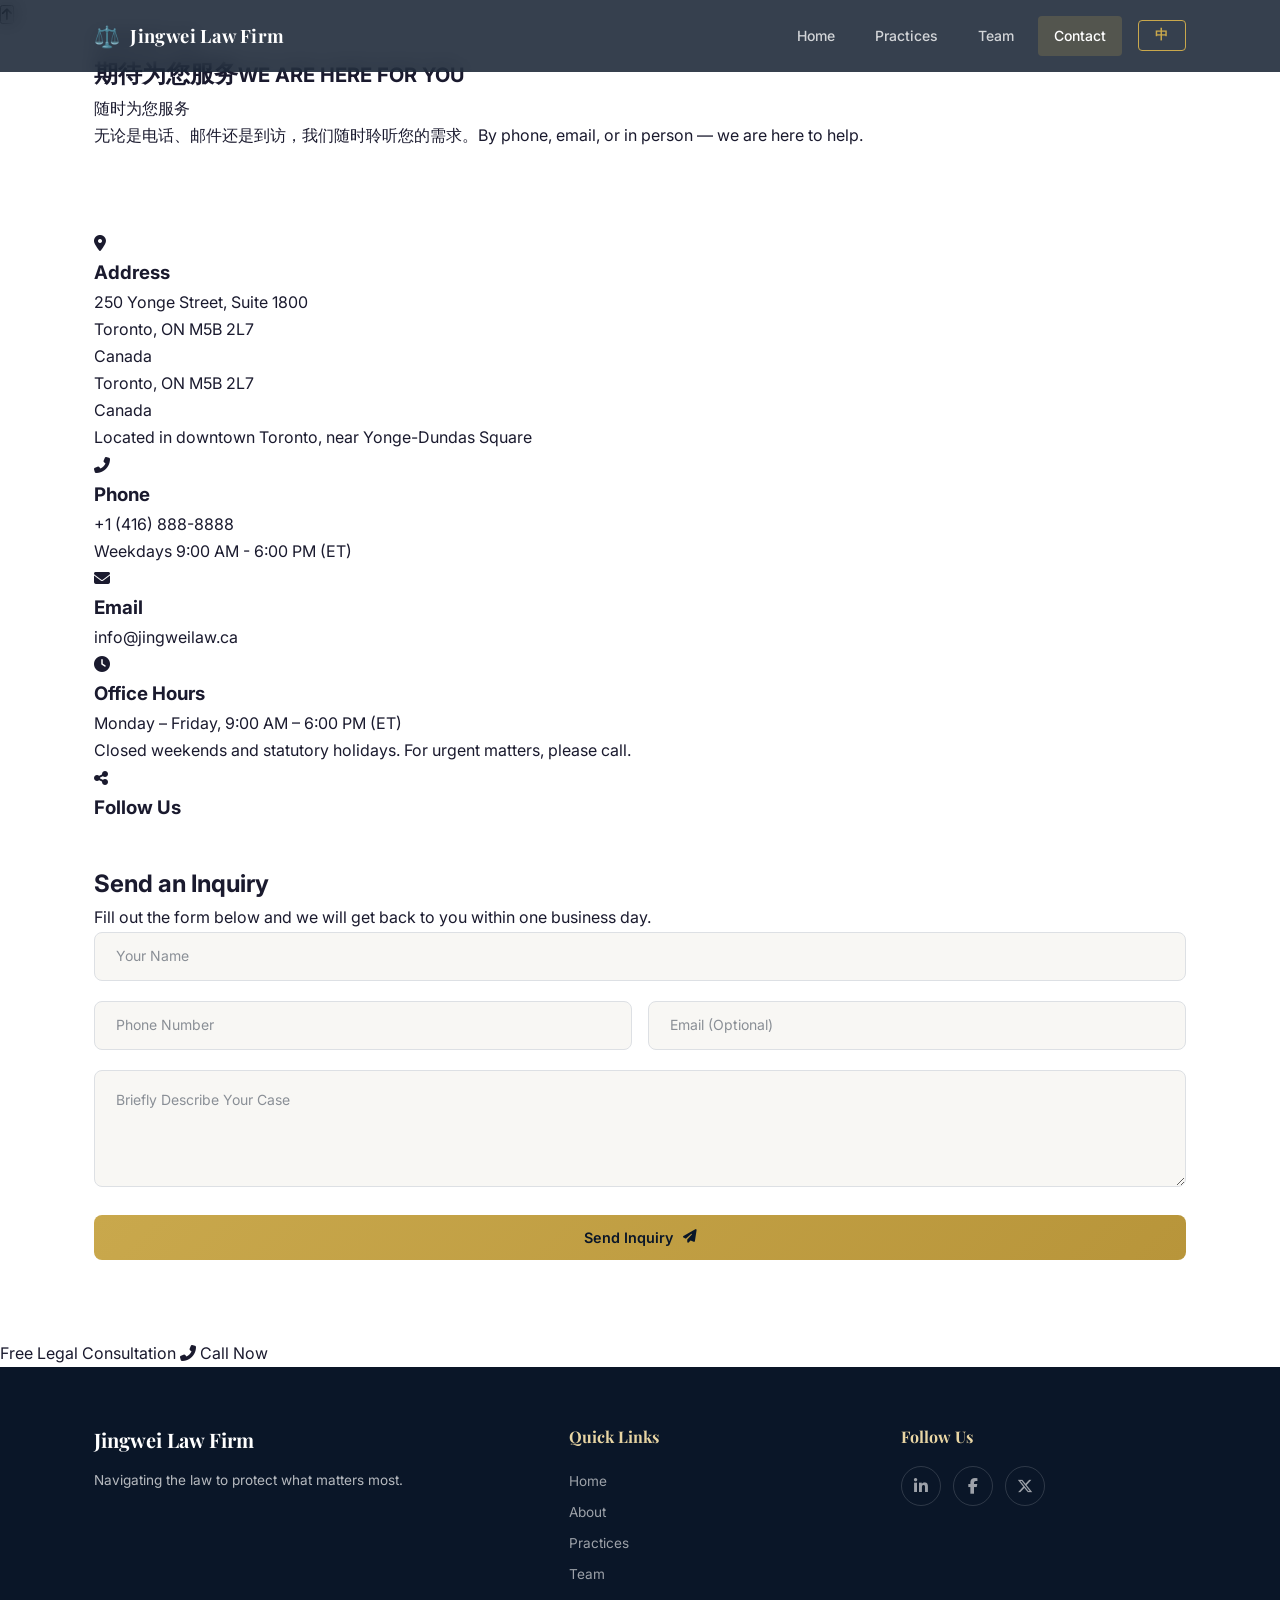
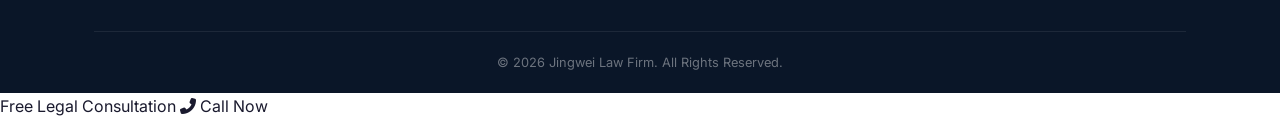
==== contact.html @ c873d4d0 "Initial commit - Jingwei Law Firm demo site" ====
<!DOCTYPE html>
<html lang="en" data-lang="en">
<head>
<meta charset="UTF-8">
<meta name="viewport" content="width=device-width, initial-scale=1.0">
<title>联系我们 | 经纬律师事务所 Jingwei Law Firm</title>
<link rel="preconnect" href="https://fonts.googleapis.com">
<link rel="preconnect" href="https://fonts.gstatic.com" crossorigin>
<link href="https://fonts.googleapis.com/css2?family=Playfair+Display:ital,wght@0,400;0,600;0,700;1,400&family=Inter:wght@300;400;500;600&display=swap" rel="stylesheet">
<link rel="stylesheet" href="https://cdnjs.cloudflare.com/ajax/libs/font-awesome/6.5.1/css/all.min.css">
<link rel="stylesheet" href="css/style.css">
</head>
<body>
<div class="progress-bar" id="progressBar"></div>
<button class="back-to-top" id="backToTop" aria-label="Back to top"><i class="fas fa-arrow-up"></i></button>
<nav class="nav" id="navbar">
  <div class="nav__container">
    <a href="#" class="nav__logo">
      <span class="nav__logo-icon">⚖️</span>
      <span data-cn="经纬律师事务所" data-en="Jingwei Law Firm" class="i18n">Jingwei Law Firm</span>
    </a>
    <div class="nav__menu" id="navMenu">
            <a href="index.html" class="nav__link" data-cn="首页" data-en="Home">Home</a>
      <a href="practices.html" class="nav__link" data-cn="业务领域" data-en="Practices">Practices</a>
      <a href="team.html" class="nav__link" data-cn="团队" data-en="Team">Team</a>
      <a href="contact.html" class="nav__link active" data-cn="联系" data-en="Contact">Contact</a>
      <button class="nav__lang-btn" id="langToggle" aria-label="Switch language">中</button>
    </div>
    <button class="nav__toggle" id="navToggle" aria-label="Toggle navigation menu">
      <span></span><span></span><span></span>
    </button>
  </div>
</nav>
<section class="page-hero" id="contact-hero">
  <div class="page-hero__bg"></div>
  <div class="page-hero__overlay"></div>
  <div class="container">
    <div class="page-hero__content">
      <div class="page-hero__badge" data-cn="CONTACT US" data-en="CONTACT US">CONTACT US</div>
      <h1 class="page-hero__title">期待为您服务<small>WE ARE HERE FOR YOU</small></h1>
      <p class="page-hero__subtitle" data-cn="随时为您服务" data-en="随时为您服务">随时为您服务</p>
      <p class="page-hero__desc i18n" data-cn="无论是电话、邮件还是到访，我们随时聆听您的需求。By phone, email, or in person — we are here to help." data-en="无论是电话、邮件还是到访，我们随时聆听您的需求。By phone, email, or in person — we are here to help.">无论是电话、邮件还是到访，我们随时聆听您的需求。By phone, email, or in person — we are here to help.</p>
    </div>
  </div>
</section>

<section class="section">
  <div class="container">
    <div class="contact-page__grid">
      <div class="contact-page__info">

        <div class="contact-page__card">
          <i class="fas fa-map-marker-alt"></i>
          <div>
            <h3 data-cn="地址" data-en="Address">Address</h3>
            <p data-cn="250 Yonge Street, Suite 1800<br>Toronto, ON M5B 2L7<br>Canada" data-en="250 Yonge Street, Suite 1800<br>Toronto, ON M5B 2L7<br>Canada">250 Yonge Street, Suite 1800<br>Toronto, ON M5B 2L7<br>Canada<br>Toronto, ON M5B 2L7<br>Canada</p>
            <p class="contact-page__note i18n" data-cn="位于多伦多市中心，Yonge-Dundas广场附近" data-en="Located in downtown Toronto, near Yonge-Dundas Square">Located in downtown Toronto, near Yonge-Dundas Square</p>
          </div>
        </div>

        <div class="contact-page__card">
          <i class="fas fa-phone-alt"></i>
          <div>
            <h3 data-cn="电话" data-en="Phone">Phone</h3>
            <p><a href="tel:+14168888888">+1 (416) 888-8888</a></p>
            <p class="contact-page__note i18n" data-cn="工作日 9:00 - 18:00（东部时间）" data-en="Weekdays 9:00 AM - 6:00 PM (ET)">Weekdays 9:00 AM - 6:00 PM (ET)</p>
          </div>
        </div>

        <div class="contact-page__card">
          <i class="fas fa-envelope"></i>
          <div>
            <h3 data-cn="邮箱" data-en="Email">Email</h3>
            <p><a href="mailto:info@jingweilaw.ca">info@jingweilaw.ca</a></p>
          </div>
        </div>

        <div class="contact-page__card">
          <i class="fas fa-clock"></i>
          <div>
            <h3 data-cn="办公时间" data-en="Office Hours">Office Hours</h3>
            <p data-cn="周一至周五 9:00 - 18:00（东部时间）" data-en="Monday – Friday, 9:00 AM – 6:00 PM (ET)">Monday – Friday, 9:00 AM – 6:00 PM (ET)</p>
            <p class="contact-page__note i18n" data-cn="周末及法定假日休息。紧急案件请致电。" data-en="Closed weekends and statutory holidays. For urgent matters, please call.">Closed weekends and statutory holidays. For urgent matters, please call.</p>
          </div>
        </div>

        <div class="contact-page__card contact-page__card-social">
          <i class="fas fa-share-alt"></i>
          <div>
            <h3 data-cn="关注我们" data-en="Follow Us">Follow Us</h3>
            <div class="footer__social-icons">
              <a href="#" aria-label="LinkedIn"><i class="fab fa-linkedin-in"></i></a>
              <a href="#" aria-label="Facebook"><i class="fab fa-facebook-f"></i></a>
              <a href="#" aria-label="X / Twitter"><i class="fab fa-x-twitter"></i></a>
            </div>
          </div>
        </div>

      </div>

      <div class="contact-page__form-wrap" id="contact-form">
        <h2 data-cn="发送咨询" data-en="Send an Inquiry">Send an Inquiry</h2>
        <p class="contact-form__desc i18n" data-cn="填写以下表单，我们将在1个工作日内与您联系。" data-en="Fill out the form below and we will get back to you within one business day.">Fill out the form below and we will get back to you within one business day.</p>
        <form class="contact__form" id="contactFormPage">
          <div class="form__group">
            <input type="text" id="formNamePage" placeholder=" " required>
            <label for="formNamePage" data-cn="您的姓名" data-en="Your Name">Your Name</label>
          </div>
          <div class="form__row">
            <div class="form__group">
              <input type="tel" id="formPhonePage" placeholder=" " required>
              <label for="formPhonePage" data-cn="联系电话" data-en="Phone Number">Phone Number</label>
            </div>
            <div class="form__group">
              <input type="email" id="formEmailPage" placeholder=" ">
              <label for="formEmailPage" data-cn="电子邮箱（选填）" data-en="Email (Optional)">Email (Optional)</label>
            </div>
          </div>
          <div class="form__group">
            <textarea id="formMessagePage" rows="5" placeholder=" " required></textarea>
            <label for="formMessagePage" data-cn="简要描述您的情况" data-en="Briefly Describe Your Case">Briefly Describe Your Case</label>
          </div>
          <button type="submit" class="form__submit">
            <span data-cn="发送咨询" data-en="Send Inquiry">Send Inquiry</span>
            <i class="fas fa-paper-plane"></i>
          </button>
        </form>
      </div>
    </div>
  </div>
</section>
<div class="mobile-cta" id="mobileCTA">
  <span class="mobile-cta__text" data-cn="免费法律咨询" data-en="Free Legal Consultation">Free Legal Consultation</span>
  <a href="tel:+14168888888" class="mobile-cta__btn"><i class="fas fa-phone-alt"></i> <span data-cn="立即拨打" data-en="Call Now">Call Now</span></a>
</div>
<footer class="footer">
  <div class="container">
    <div class="footer__grid">
      <div class="footer__brand">
        <h3><span data-cn="经纬律师事务所" data-en="Jingwei Law Firm">Jingwei Law Firm</span></h3>
        <p class="i18n" data-cn="以法为经纬，守护您的权益。" data-en="Navigating the law to protect what matters most.">Navigating the law to protect what matters most.</p>
      </div>
      <div class="footer__links">
        <h4 data-cn="快速链接" data-en="Quick Links">Quick Links</h4>
        <a href="#hero" data-cn="首页" data-en="Home">Home</a>
        <a href="#about" data-cn="关于" data-en="About">About</a>
        <a href="#practices" data-cn="业务领域" data-en="Practices">Practices</a>
        <a href="#team" data-cn="团队" data-en="Team">Team</a>
      </div>
      <div class="footer__social">
        <h4 data-cn="关注我们" data-en="Follow Us">Follow Us</h4>
        <div class="footer__social-icons">
          <a href="#" aria-label="LinkedIn"><i class="fab fa-linkedin-in"></i></a>
          <a href="#" aria-label="Facebook"><i class="fab fa-facebook-f"></i></a>
          <a href="#" aria-label="X / Twitter"><i class="fab fa-x-twitter"></i></a>
        </div>
      </div>
    </div>
    <div class="footer__bottom">
      <p>&copy; 2026 <span data-cn="经纬律师事务所" data-en="Jingwei Law Firm">Jingwei Law Firm</span>. <span data-cn="版权所有" data-en="All Rights Reserved.">All Rights Reserved.</span></p>
    </div>
  </div>
</footer>

<script src="js/main.js"></script>
<div class="mobile-cta" id="mobileCTA">
  <span class="mobile-cta__text" data-cn="免费法律咨询" data-en="Free Legal Consultation">Free Legal Consultation</span>
  <a href="tel:+14168888888" class="mobile-cta__btn"><i class="fas fa-phone-alt"></i> <span data-cn="立即拨打" data-en="Call Now">Call Now</span></a>
</div>

</body>
<script src="js/main.js"></script>
</html>
---- css/style.css ----
/* ==========================================
   JINGWEI LAW FIRM — 经纬律师事务所
   Deep Blue + Gold Theme
   ========================================== */

/* ----- RESET & BASE ----- */
*, *::before, *::after {
  margin: 0;
  padding: 0;
  box-sizing: border-box;
}

:root {
  --blue-900: #0a1628;
  --blue-800: #0d2137;
  --blue-700: #112b45;
  --blue-600: #1a3a6b;
  --blue-500: #2a5298;
  --blue-400: #3d6cb8;
  --gold: #c9a84c;
  --gold-dark: #b8953a;
  --gold-light: #e8d5a3;
  --gold-glow: rgba(201, 168, 76, 0.15);
  --white: #ffffff;
  --off-white: #f8f7f4;
  --cream: #f5f3ef;
  --gray-100: #eef0f2;
  --gray-200: #dde0e4;
  --gray-400: #8a8f96;
  --gray-600: #4a4f56;
  --gray-800: #1a1a2e;
  --shadow-sm: 0 2px 8px rgba(10,22,40,0.06);
  --shadow-md: 0 4px 24px rgba(10,22,40,0.10);
  --shadow-lg: 0 8px 40px rgba(10,22,40,0.14);
  --shadow-glow: 0 4px 32px rgba(201,168,76,0.25);
  --radius-sm: 4px;
  --radius-md: 8px;
  --radius-lg: 12px;
  --transition: 0.35s cubic-bezier(0.4, 0, 0.2, 1);
  --font-serif: 'Playfair Display', Georgia, 'Times New Roman', serif;
  --font-sans: 'Inter', -apple-system, BlinkMacSystemFont, 'Segoe UI', sans-serif;
  --nav-height: 72px;
}


/* ==========================================
   LANGUAGE TOGGLE — English default
   ========================================== */
html {
  scroll-behavior: smooth;
  -webkit-font-smoothing: antialiased;
}

body {
  font-family: var(--font-sans);
  color: var(--gray-800);
  background: var(--white);
  line-height: 1.7;
  overflow-x: hidden;
}

img {
  max-width: 100%;
  height: auto;
  display: block;
}

a {
  color: inherit;
  text-decoration: none;
}

.container {
  width: 100%;
  max-width: 1140px;
  margin: 0 auto;
  padding: 0 24px;
}

.section {
  padding: 80px 0;
  scroll-margin-top: 80px;
}

.section__header {
  text-align: center;
  margin-bottom: 56px;
}

.section__tag {
  display: inline-block;
  font-size: 0.75rem;
  font-weight: 600;
  letter-spacing: 0.12em;
  text-transform: uppercase;
  color: var(--gray-400);
  margin-bottom: 8px;
}

.section__tag::before,
.section__tag::after {
  display: none;
}

.section__title {
  font-family: var(--font-serif);
  font-size: 2rem;
  font-weight: 700;
  color: var(--blue-800);
  line-height: 1.2;
}

.section__divider {
  width: 32px;
  height: 1px;
  background: var(--gray-400);
  margin: 12px auto 0;
  opacity: 0.4;
}

/* ==========================================
   NAVIGATION
   ========================================== */
.nav {
  position: fixed;
  top: 0;
  left: 0;
  right: 0;
  z-index: 1000;
  height: var(--nav-height);
  transition: var(--transition);
  background: rgba(10,22,40,0.82);
  backdrop-filter: blur(10px);
  -webkit-backdrop-filter: blur(10px);
}

.nav--scrolled {
  background: rgba(10,22,40,0.97);
  box-shadow: 0 2px 20px rgba(0,0,0,0.2);
}

.nav__container {
  max-width: 1140px;
  margin: 0 auto;
  padding: 0 24px;
  height: 100%;
  display: flex;
  align-items: center;
  justify-content: space-between;
}

.nav__logo {
  display: flex;
  align-items: center;
  gap: 10px;
  font-family: var(--font-serif);
  font-size: 1.15rem;
  font-weight: 700;
  color: var(--white);
  letter-spacing: 0.02em;
}

.nav__logo-icon {
  font-size: 1.3rem;
}

.nav__menu {
  display: flex;
  align-items: center;
  gap: 8px;
}

.nav__link {
  padding: 8px 16px;
  font-size: 0.875rem;
  font-weight: 500;
  color: rgba(255,255,255,0.78);
  border-radius: var(--radius-sm);
  transition: var(--transition);
  position: relative;
}

.nav__link:hover {
  color: var(--gold-light);
  background: rgba(255,255,255,0.06);
}

.nav__link.active {
  color: var(--white);
  background: rgba(201,168,76,0.2);
}

.nav__lang-btn {
  background: transparent;
  border: 1.5px solid var(--gold);
  color: var(--gold);
  padding: 6px 16px;
  border-radius: var(--radius-sm);
  font-size: 0.8rem;
  font-weight: 600;
  cursor: pointer;
  transition: var(--transition);
  margin-left: 8px;
  font-family: var(--font-sans);
  letter-spacing: 0.05em;
}

.nav__lang-btn:hover {
  background: var(--gold);
  color: var(--blue-900);
}

.nav__toggle {
  display: none;
  background: none;
  border: none;
  cursor: pointer;
  flex-direction: column;
  gap: 5px;
  padding: 4px;
}

.nav__toggle span {
  display: block;
  width: 24px;
  height: 2px;
  background: var(--white);
  border-radius: 2px;
  transition: var(--transition);
}

/* ==========================================
   HERO
   ========================================== */
.hero {
  position: relative;
  height: 100vh;
  min-height: 600px;
  max-height: 900px;
  display: flex;
  align-items: center;
  justify-content: center;
  overflow: hidden;
  padding-top: var(--nav-height);
}

.hero__bg {
  position: absolute;
  inset: 0;
  background:
    url('https://images.unsplash.com/photo-1514924013411-cbf25faa35bb?w=1920&q=85')
    center center / cover no-repeat;
  transform: scale(1.05);
  animation: heroZoom 20s ease-in-out infinite alternate;
}

@keyframes heroZoom {
  0%   { transform: scale(1.05); }
  100% { transform: scale(1.15); }
}

.hero__overlay {
  position: absolute;
  inset: 0;
  background: linear-gradient(
    135deg,
    rgba(10,22,40,0.82) 0%,
    rgba(10,22,40,0.55) 50%,
    rgba(10,22,40,0.78) 100%
  );
}

.hero__content {
  position: relative;
  z-index: 2;
  text-align: center;
  color: var(--white);
  padding: 36px 24px 0;
  max-width: 780px;
}

.hero__badge {
  display: inline-block;
  font-size: 0.8rem;
  font-weight: 500;
  letter-spacing: 0.12em;
  color: var(--gold-light);
  border: 1px solid rgba(232,213,163,0.3);
  padding: 6px 20px;
  border-radius: 20px;
  margin-bottom: 28px;
}

.hero__title {
  font-family: var(--font-serif);
  font-size: clamp(2rem, 5vw, 3.75rem);
  font-weight: 700;
  line-height: 1.1;
  margin-bottom: 8px;
}

.hero__title small {
  display: block;
  font-size: 0.45em;
  font-weight: 400;
  letter-spacing: 0.5em;
  color: var(--gold);
  margin-top: 4px;
}

.hero__subtitle {
  font-size: clamp(1rem, 2vw, 1.3rem);
  font-weight: 300;
  color: var(--gold-light);
  letter-spacing: 0.08em;
  margin-bottom: 16px;
}

.hero__desc {
  font-size: 1.05rem;
  max-width: 520px;
  margin: 0 auto 36px;
  opacity: 0.85;
  line-height: 1.7;
}

.hero__cta {
  display: inline-flex;
  align-items: center;
  gap: 10px;
  padding: 14px 36px;
  background: linear-gradient(135deg, var(--gold), var(--gold-dark));
  color: var(--blue-900);
  font-weight: 600;
  font-size: 0.95rem;
  border-radius: var(--radius-md);
  transition: var(--transition);
  box-shadow: var(--shadow-glow);
}

.hero__cta:hover {
  transform: translateY(-2px);
  box-shadow: 0 6px 40px rgba(201,168,76,0.35);
}

.hero__cta i {
  font-size: 0.8rem;
  transition: transform 0.3s;
}

.hero__cta:hover i {
  transform: translateX(4px);
}

/* ==========================================
   ABOUT
   ========================================== */
.about {
  background: var(--white);
}

.about__grid {
  display: grid;
  grid-template-columns: 1fr 1fr;
  gap: 60px;
  align-items: center;
}

.about__text p {
  font-size: 0.975rem;
  color: var(--gray-600);
  margin-bottom: 18px;
  line-height: 1.8;
}

.about__stats {
  display: flex;
  gap: 32px;
  margin-top: 32px;
  padding-top: 28px;
  border-top: 1px solid var(--gray-100);
}

.stat {
  text-align: center;
}

.stat__num {
  display: block;
  font-family: var(--font-serif);
  font-size: 1.75rem;
  font-weight: 700;
  color: var(--blue-600);
  line-height: 1.1;
}

.stat__label {
  font-size: 0.8rem;
  color: var(--gray-400);
  font-weight: 500;
}

.about__image {
  border-radius: var(--radius-lg);
  overflow: hidden;
  box-shadow: var(--shadow-lg);
}

.about__image img {
  width: 100%;
  height: 400px;
  object-fit: cover;
  transition: transform 0.6s ease;
}

.about__image:hover img {
  transform: scale(1.03);
}

/* ==========================================
   PRACTICE AREAS
   ========================================== */
.practices {
  background: var(--white);
}

.practices__grid {
  display: grid;
  grid-template-columns: repeat(3, 1fr);
  gap: 24px;
}

.practice__card {
  background: var(--white);
  padding: 32px 24px;
  border-radius: var(--radius-md);
  box-shadow: var(--shadow-sm);
  transition: var(--transition);
  position: relative;
  overflow: hidden;
  text-align: center;
}

.practice__card::before {
  content: '';
  position: absolute;
  top: 0;
  left: 0;
  right: 0;
  height: 3px;
  background: linear-gradient(90deg, var(--gold), var(--gold-light));
  opacity: 0;
  transition: var(--transition);
}

.practice__card:hover {
  transform: translateY(-6px);
  box-shadow: var(--shadow-md);
}

.practice__card:hover::before {
  opacity: 1;
}

.practice__icon {
  font-size: 2rem;
  color: var(--gold-dark);
  margin-bottom: 16px;
  display: inline-block;
  width: 56px;
  height: 56px;
  line-height: 56px;
  border-radius: 50%;
  background: var(--gold-glow);
  text-align: center;
}

.practice__card h3 {
  font-family: var(--font-serif);
  font-size: 1.15rem;
  color: var(--blue-800);
  margin-bottom: 10px;
}

.practice__card p {
  font-size: 0.875rem;
  color: var(--gray-400);
  line-height: 1.65;
}

/* ==========================================
   WHY US
   ========================================== */
.whyus {
  background: var(--blue-800);
  color: var(--white);
}

.whyus .section__tag {
  color: var(--gold-light);
  opacity: 0.7;
  letter-spacing: 0.12em;
}

.whyus .section__tag::before,
.whyus .section__tag::after {
  display: none;
}

.whyus .section__title {
  color: var(--white);
}

.whyus .section__divider {
  background: rgba(232,213,163,0.4);
  opacity: 0.5;
}

.whyus__grid {
  display: grid;
  grid-template-columns: repeat(4, 1fr);
  gap: 24px;
}

.whyus__card {
  text-align: center;
  padding: 40px 24px;
  border-radius: var(--radius-md);
  background: rgba(255,255,255,0.07);
  border: 1px solid rgba(255,255,255,0.1);
  transition: var(--transition);
}

.whyus__card:hover {
  background: rgba(255,255,255,0.1);
  transform: translateY(-4px);
}

.whyus__icon {
  font-size: 1.75rem;
  color: var(--gold);
  margin-bottom: 18px;
  display: inline-block;
  width: 60px;
  height: 60px;
  line-height: 60px;
  border-radius: 50%;
  background: rgba(201,168,76,0.12);
  text-align: center;
}

.whyus__card h3 {
  font-family: var(--font-serif);
  font-size: 1.15rem;
  margin-bottom: 10px;
  color: var(--gold-light);
}

.whyus__card p {
  font-size: 0.85rem;
  color: rgba(255,255,255,0.7);
  line-height: 1.7;
}

/* ==========================================
   TEAM
   ========================================== */
.team {
  background: var(--white);
}

.team__grid {
  display: grid;
  grid-template-columns: repeat(3, 1fr);
  gap: 32px;
}

.team__card {
  background: var(--white);
  border-radius: var(--radius-md);
  overflow: hidden;
  box-shadow: var(--shadow-sm);
  transition: var(--transition);
  border: 1px solid var(--gray-100);
}

.team__card:hover {
  transform: translateY(-6px);
  box-shadow: var(--shadow-md);
}

.team__card-img {
  width: 100%;
  height: 280px;
  object-fit: cover;
  transition: transform 0.5s ease;
}

.team__card:hover .team__card-img {
  transform: scale(1.03);
}

.team__card-body {
  padding: 24px;
}

.team__card-name {
  font-family: var(--font-serif);
  font-size: 1.2rem;
  font-weight: 700;
  color: var(--blue-800);
  margin-bottom: 2px;
}

.team__card-enname {
  font-size: 0.8rem;
  color: var(--gray-400);
  margin-bottom: 8px;
  font-weight: 400;
}

.team__card-title {
  display: inline-block;
  font-size: 0.85rem;
  font-weight: 600;
  color: var(--gold-dark);
  background: var(--gold-glow);
  padding: 3px 12px;
  border-radius: 12px;
  margin-bottom: 12px;
}

.team__card-practices {
  display: flex;
  flex-wrap: wrap;
  gap: 6px;
  margin-bottom: 12px;
}

.team__card-practices span {
  font-size: 0.75rem;
  color: var(--gray-600);
  background: var(--cream);
  padding: 3px 10px;
  border-radius: 10px;
}

.team__card-bio {
  font-size: 0.85rem;
  color: var(--gray-600);
  line-height: 1.65;
}

.team__card-bio strong {
  color: var(--blue-600);
  font-weight: 600;
}

/* ==========================================
   TESTIMONIALS
   ========================================== */
.testimonials {
  background: var(--off-white);
}

.testimonials__slider {
  display: grid;
  grid-template-columns: repeat(3, 1fr);
  gap: 24px;
}

.testimonial__card {
  background: var(--white);
  padding: 28px 24px;
  border-radius: var(--radius-md);
  border: 1px solid var(--gray-100);
}

.testimonial__stars {
  color: var(--gold);
  font-size: 0.9rem;
  letter-spacing: 2px;
  margin-bottom: 14px;
}

.testimonial__card p {
  font-size: 0.9rem;
  color: var(--gray-600);
  line-height: 1.8;
  font-style: italic;
  margin-bottom: 18px;
}

.testimonial__author {
  display: flex;
  flex-direction: column;
}

.testimonial__author strong {
  font-size: 0.9rem;
  color: var(--blue-800);
}

.testimonial__author span {
  font-size: 0.78rem;
  color: var(--gray-400);
}

/* ==========================================
   CONTACT
   ========================================== */
.contact {
  background: var(--white);
}

.contact__grid {
  display: grid;
  grid-template-columns: 1fr 1.2fr;
  gap: 56px;
}

.contact__info {
  display: flex;
  flex-direction: column;
  gap: 28px;
}

.contact__item {
  display: flex;
  gap: 16px;
  align-items: flex-start;
}

.contact__item i {
  font-size: 1.2rem;
  color: var(--gold-dark);
  width: 40px;
  height: 40px;
  background: var(--gold-glow);
  border-radius: 50%;
  display: flex;
  align-items: center;
  justify-content: center;
  flex-shrink: 0;
}

.contact__item h4 {
  font-family: var(--font-serif);
  font-size: 1rem;
  color: var(--blue-800);
  margin-bottom: 4px;
}

.contact__item p,
.contact__item a {
  font-size: 0.9rem;
  color: var(--gray-600);
  line-height: 1.6;
}

.contact__item a:hover {
  color: var(--gold-dark);
}

/* FORM */
.contact__form {
  display: flex;
  flex-direction: column;
  gap: 20px;
}

.form__group {
  position: relative;
}

.form__group input,
.form__group textarea {
  width: 100%;
  padding: 16px 18px 14px;
  font-size: 0.9rem;
  font-family: var(--font-sans);
  color: var(--gray-800);
  background: var(--off-white);
  border: 1.5px solid var(--gray-200);
  border-radius: var(--radius-md);
  transition: var(--transition);
  outline: none;
}

.form__group input:focus,
.form__group textarea:focus {
  border-color: var(--gold);
  background: var(--white);
  box-shadow: 0 0 0 3px rgba(201,168,76,0.12);
}

.form__group label {
  position: absolute;
  left: 18px;
  top: 50%;
  transform: translateY(-50%);
  font-size: 0.875rem;
  color: var(--gray-400);
  pointer-events: none;
  transition: var(--transition);
  background: transparent;
  padding: 0 4px;
}

.form__group textarea ~ label {
  top: 18px;
  transform: none;
}

.form__group input:focus ~ label,
.form__group input:not(:placeholder-shown) ~ label,
.form__group textarea:focus ~ label,
.form__group textarea:not(:placeholder-shown) ~ label {
  top: -8px;
  font-size: 0.75rem;
  color: var(--gold-dark);
  background: var(--white);
  padding: 0 6px;
}

.form__row {
  display: grid;
  grid-template-columns: 1fr 1fr;
  gap: 16px;
}

.form__submit {
  display: inline-flex;
  align-items: center;
  justify-content: center;
  gap: 10px;
  padding: 14px 32px;
  background: linear-gradient(135deg, var(--gold), var(--gold-dark));
  color: var(--blue-900);
  font-weight: 600;
  font-size: 0.9rem;
  border: none;
  border-radius: var(--radius-md);
  cursor: pointer;
  transition: var(--transition);
  font-family: var(--font-sans);
}

.form__submit:hover {
  transform: translateY(-2px);
  box-shadow: var(--shadow-glow);
}

.form__submit i {
  font-size: 0.85rem;
}

/* ==========================================
   FOOTER
   ========================================== */
.footer {
  background: var(--blue-900);
  color: rgba(255,255,255,0.7);
  padding: 56px 0 0;
}

.footer__grid {
  display: grid;
  grid-template-columns: 1.5fr 1fr 1fr;
  gap: 48px;
  padding-bottom: 40px;
  border-bottom: 1px solid rgba(255,255,255,0.08);
}

.footer__brand h3 {
  font-family: var(--font-serif);
  color: var(--white);
  font-size: 1.25rem;
  margin-bottom: 12px;
}

.footer__brand p {
  font-size: 0.85rem;
  line-height: 1.7;
}

.footer__links h4,
.footer__social h4 {
  font-family: var(--font-serif);
  color: var(--gold-light);
  font-size: 1rem;
  margin-bottom: 16px;
}

.footer__links a {
  display: block;
  font-size: 0.85rem;
  padding: 4px 0;
  transition: var(--transition);
  color: rgba(255,255,255,0.6);
}

.footer__links a:hover {
  color: var(--gold-light);
  padding-left: 4px;
}

.footer__social-icons {
  display: flex;
  gap: 12px;
}

.footer__social-icons a {
  display: flex;
  align-items: center;
  justify-content: center;
  width: 40px;
  height: 40px;
  border-radius: 50%;
  border: 1px solid rgba(255,255,255,0.15);
  color: rgba(255,255,255,0.6);
  font-size: 1rem;
  transition: var(--transition);
}

.footer__social-icons a:hover {
  background: var(--gold);
  border-color: var(--gold);
  color: var(--blue-900);
}

.footer__bottom {
  text-align: center;
  padding: 20px 0;
  font-size: 0.8rem;
  color: rgba(255,255,255,0.4);
}

/* ==========================================
   ========================================== */
@media (max-width: 1024px) {
  .about__grid {
    grid-template-columns: 1fr;
    gap: 40px;
  }

  .about__image {
    order: -1;
  }

  .about__image img {
    height: 320px;
  }


/* ==========================================
   SUB-PAGE STYLES
   ========================================== */

/* Page hero (sub-pages) */
.page-hero {
  position: relative;
  height: 52vh;
  min-height: 380px;
  display: flex;
  align-items: center;
  overflow: hidden;
  background: var(--blue-800);
  padding-top: var(--nav-height);
}

.page-hero__bg {
  position: absolute;
  inset: 0;
  background-size: cover;
  background-position: center;
  background-repeat: no-repeat;
  opacity: 0.35;
}

.page-hero__overlay {
  position: absolute;
  inset: 0;
  background: linear-gradient(135deg, rgba(10,22,40,0.85) 0%, rgba(10,22,40,0.5) 100%);
}

.page-hero__content {
  position: relative;
  z-index: 2;
  text-align: center;
  color: var(--white);
  max-width: 720px;
  margin: 0 auto;
}

.page-hero__badge {
  display: inline-block;
  font-size: 0.78rem;
  font-weight: 600;
  letter-spacing: 0.2em;
  color: var(--gold-light);
  border: 1px solid rgba(232,213,163,0.25);
  padding: 5px 18px;
  border-radius: 20px;
  margin-bottom: 20px;
}

.page-hero__title {
  font-family: var(--font-serif);
  font-size: clamp(1.8rem, 3.5vw, 3rem);
  font-weight: 700;
  line-height: 1.15;
  margin-bottom: 6px;
}

.page-hero__title small {
  display: block;
  font-size: 0.4em;
  font-weight: 400;
  letter-spacing: 0.35em;
  color: var(--gold);
  margin-top: 4px;
}

.page-hero__subtitle {
  font-size: 1.05rem;
  font-weight: 300;
  color: var(--gold-light);
  letter-spacing: 0.06em;
  margin-bottom: 12px;
}

.page-hero__desc {
  font-size: 0.95rem;
  max-width: 560px;
  margin: 0 auto;
  opacity: 0.8;
  line-height: 1.7;
}

/* Page hero backgrounds */
#practices-hero .page-hero__bg {
  background-image: url('https://images.unsplash.com/photo-1589829545856-d10d557cf95f?w=1920&q=85');
}

#team-hero .page-hero__bg {
  background-image: url('https://images.unsplash.com/photo-1522071820081-009f0129c71c?w=1920&q=85');
}

#contact-hero .page-hero__bg {
  background-image: url('https://images.unsplash.com/photo-1486406146926-c627a92ad1ab?w=1920&q=85');
}

/* Page intro */
.page-intro {
  max-width: 720px;
  margin: 0 auto 56px;
  text-align: center;
  font-size: 1.05rem;
  color: var(--gray-600);
  line-height: 1.8;
}

/* Detail grid (practices page) */
.detail-grid {
  display: grid;
  gap: 32px;
}

.detail-card {
  display: grid;
  grid-template-columns: 56px 1fr;
  gap: 24px;
  padding: 32px;
  background: var(--white);
  border-radius: var(--radius-md);
  border: 1px solid var(--gray-100);
  transition: var(--transition);
  position: relative;
}

.detail-card:hover {
  border-color: var(--gold-light);
  box-shadow: var(--shadow-sm);
}

.detail-card__num {
  font-family: var(--font-serif);
  font-size: 1.4rem;
  font-weight: 700;
  color: var(--gold);
  line-height: 1;
  grid-column: 1;
}

.detail-card__icon {
  grid-column: 1;
  font-size: 1.8rem;
  color: var(--gold-dark);
  text-align: center;
  margin-top: 24px;
}

.detail-card h2 {
  grid-column: 2;
  font-family: var(--font-serif);
  font-size: 1.3rem;
  color: var(--blue-800);
  margin: 0;
  line-height: 1.2;
}

.detail-card p {
  grid-column: 2;
  font-size: 0.92rem;
  color: var(--gray-600);
  line-height: 1.75;
  margin: 0;
}

/* Team detail page */
.team-detail__grid {
  display: grid;
  gap: 40px;
}

.team-detail__card {
  display: grid;
  grid-template-columns: 320px 1fr;
  gap: 0;
  background: var(--white);
  border-radius: var(--radius-lg);
  overflow: hidden;
  border: 1px solid var(--gray-100);
  transition: var(--transition);
}

.team-detail__card:hover {
  box-shadow: var(--shadow-md);
}

.team-detail__img-wrap {
  overflow: hidden;
  height: 100%;
  min-height: 360px;
}

.team-detail__img-wrap img {
  width: 100%;
  height: 100%;
  object-fit: cover;
  transition: transform 0.5s ease;
}

.team-detail__card:hover .team-detail__img-wrap img {
  transform: scale(1.03);
}

.team-detail__body {
  padding: 36px 40px;
}

.team-detail__body h2 {
  font-family: var(--font-serif);
  font-size: 1.5rem;
  color: var(--blue-800);
  margin-bottom: 2px;
}

.team-detail__role {
  display: inline-block;
  font-size: 0.85rem;
  font-weight: 600;
  color: var(--gold-dark);
  background: var(--gold-glow);
  padding: 3px 14px;
  border-radius: 12px;
  margin-bottom: 16px;
}

.team-detail__tags {
  display: flex;
  gap: 8px;
  flex-wrap: wrap;
  margin-bottom: 20px;
}

.team-detail__tags span {
  font-size: 0.78rem;
  color: var(--gray-600);
  background: var(--cream);
  padding: 4px 12px;
  border-radius: 8px;
  font-weight: 500;
}

.team-detail__info {
  display: grid;
  gap: 10px;
  margin-bottom: 20px;
  padding: 16px 20px;
  background: var(--off-white);
  border-radius: var(--radius-sm);
}

.team-detail__info-item {
  display: flex;
  gap: 8px;
  font-size: 0.88rem;
  line-height: 1.5;
}

.team-detail__info-item strong {
  color: var(--blue-600);
  font-weight: 600;
  min-width: 72px;
  flex-shrink: 0;
}

.team-detail__info-item span {
  color: var(--gray-600);
}

.team-detail__bio {
  font-size: 0.9rem;
  color: var(--gray-600);
  line-height: 1.75;
}

/* Contact page */
.contact-page__grid {
  display: grid;
  grid-template-columns: 1.2fr 1.5fr;
  gap: 48px;
  align-items: start;
}

.contact-page__info {
  display: grid;
  gap: 16px;
}

.contact-page__card {
  display: flex;
  gap: 18px;
  align-items: flex-start;
  padding: 24px;
  background: var(--off-white);
  border-radius: var(--radius-md);
  transition: var(--transition);
}

.contact-page__card:hover {
  background: var(--white);
  box-shadow: var(--shadow-sm);
}

.contact-page__card > i {
  font-size: 1.2rem;
  color: var(--gold-dark);
  width: 44px;
  height: 44px;
  background: var(--gold-glow);
  border-radius: 50%;
  display: flex;
  align-items: center;
  justify-content: center;
  flex-shrink: 0;
}

.contact-page__card h3 {
  font-family: var(--font-serif);
  font-size: 1rem;
  color: var(--blue-800);
  margin-bottom: 6px;
}

.contact-page__card p {
  font-size: 0.88rem;
  color: var(--gray-600);
  line-height: 1.6;
}

.contact-page__card a {
  color: var(--blue-500);
}

.contact-page__card a:hover {
  color: var(--gold-dark);
}

.contact-page__note {
  font-size: 0.8rem;
  color: var(--gray-400);
  margin-top: 4px;
}

.contact-page__card-social .footer__social-icons {
  margin-top: 8px;
}

.contact-page__card-social .footer__social-icons a {
  color: var(--gray-600);
  border-color: var(--gray-200);
}

.contact-page__card-social .footer__social-icons a:hover {
  color: var(--white);
  border-color: var(--gold);
}

.contact-page__form-wrap {
  background: var(--white);
  padding: 36px;
  border-radius: var(--radius-lg);
  border: 1px solid var(--gray-100);
}

.contact-page__form-wrap h2 {
  font-family: var(--font-serif);
  font-size: 1.4rem;
  color: var(--blue-800);
  margin-bottom: 8px;
}

.contact-form__desc {
  font-size: 0.9rem;
  color: var(--gray-400);
  margin-bottom: 24px;
}

/* CTA section at bottom of sub-pages */
.cta-section {
  text-align: center;
  padding: 56px 0;
  margin-top: 48px;
  border-top: 1px solid var(--gray-100);
}

.cta-section h2 {
  font-family: var(--font-serif);
  font-size: 1.6rem;
  color: var(--blue-800);
  margin-bottom: 10px;
}

.cta-section p {
  font-size: 0.95rem;
  color: var(--gray-400);
  margin-bottom: 24px;
}

/* Responsive for sub-pages */
@media (max-width: 768px) {
  .page-hero {
    height: 40vh;
    min-height: 300px;
  }

  .detail-card {
    grid-template-columns: 1fr;
    gap: 12px;
    padding: 24px;
  }

  .detail-card__icon,
  .detail-card__num {
    display: none;
  }

  .detail-card h2,
  .detail-card p {
    grid-column: 1;
  }

  .team-detail__card {
    grid-template-columns: 1fr;
  }

  .team-detail__img-wrap {
    min-height: 240px;
  }

  .team-detail__body {
    padding: 24px;
  }

  .team-detail__info-item {
    flex-direction: column;
    gap: 2px;
  }

  .contact-page__grid {
    grid-template-columns: 1fr;
  }

  .contact-page__form-wrap {
    padding: 24px;
  }
}

/* ==========================================
   ENHANCED EFFECTS — progress bar, back to top, stagger, mobile CTA
   ========================================== */

/* Reading progress bar */
.progress-bar {
  position: fixed;
  top: 0;
  left: 0;
  height: 3px;
  background: linear-gradient(90deg, var(--gold), var(--gold-dark));
  z-index: 1001;
  transition: width 0.05s linear;
  width: 0;
}

/* Back to top button */
.back-to-top {
  position: fixed;
  bottom: 32px;
  right: 32px;
  width: 48px;
  height: 48px;
  border-radius: 50%;
  background: var(--gold);
  color: var(--blue-900);
  border: none;
  cursor: pointer;
  font-size: 1.2rem;
  display: none;
  align-items: center;
  justify-content: center;
  box-shadow: 0 4px 24px rgba(201,168,76,0.3);
  z-index: 999;
}

.back-to-top.visible {
  display: flex;
}

.back-to-top:hover {
  transform: translateY(-4px);
  box-shadow: 0 8px 40px rgba(201,168,76,0.45);
}

/* Floating mobile CTA */
.mobile-cta {
  display: none;
  position: fixed;
  bottom: 0;
  left: 0;
  right: 0;
  padding: 14px 20px;
  background: var(--blue-900);
  z-index: 998;
  align-items: center;
  justify-content: space-between;
  box-shadow: 0 -4px 24px rgba(0,0,0,0.25);
}

.mobile-cta__text {
  font-size: 0.85rem;
  color: var(--gold-light);
  font-weight: 500;
  line-height: 1.3;
}

.mobile-cta__btn {
  display: inline-flex;
  align-items: center;
  gap: 8px;
  padding: 10px 24px;
  background: linear-gradient(135deg, var(--gold), var(--gold-dark));
  color: var(--blue-900);
  border-radius: var(--radius-md);
  font-weight: 600;
  font-size: 0.85rem;
  border: none;
  cursor: pointer;
  transition: var(--transition);
  font-family: var(--font-sans);
  white-space: nowrap;
  text-decoration: none;
}

.mobile-cta__btn:hover {
  box-shadow: var(--shadow-glow);
}

/* Card stagger — subtle delay between cards */
.practice__card:nth-child(2),
.team__card:nth-child(2) {
  transition-delay: 0.1s;
}
.practice__card:nth-child(3),
.team__card:nth-child(3) {
  transition-delay: 0.2s;
}
.practice__card:nth-child(4) { transition-delay: 0.05s; }
.practice__card:nth-child(5) { transition-delay: 0.15s; }
.practice__card:nth-child(6) { transition-delay: 0.25s; }
.whyus__card:nth-child(2) { transition-delay: 0.08s; }
.whyus__card:nth-child(3) { transition-delay: 0.16s; }
.whyus__card:nth-child(4) { transition-delay: 0.24s; }
.testimonial__card:nth-child(2) { transition-delay: 0.12s; }
.testimonial__card:nth-child(3) { transition-delay: 0.24s; }

/* Mobile responsive for CTA */
@media (max-width: 768px) {
  .mobile-cta {
    display: flex;
  }
  .back-to-top {
    bottom: 80px;
    right: 20px;
    width: 42px;
    height: 42px;
    font-size: 1rem;
  }
  .section:last-of-type {
    padding-bottom: 96px;
  }
}


  .whyus__grid {
    grid-template-columns: repeat(2, 1fr);
  }

  .testimonials__slider {
    grid-template-columns: 1fr 1fr;
  }

  .testimonials__slider .testimonial__card:last-child {
    display: none;
  }
}

@media (max-width: 768px) {
  .section {
    padding: 64px 0;
  }

  .section__title {
    font-size: 1.6rem;
  }

  /* Nav mobile */
  .nav__menu {
    position: fixed;
    top: var(--nav-height);
    left: 0;
    right: 0;
    background: var(--blue-900);
    flex-direction: column;
    padding: 16px 24px 24px;
    gap: 4px;
    transform: translateY(-120%);
    opacity: 0;
    transition: var(--transition);
    box-shadow: var(--shadow-lg);
    border-top: 1px solid rgba(255,255,255,0.06);
  }

  .nav__menu.open {
    transform: translateY(0);
    opacity: 1;
  }

  .nav__link {
    width: 100%;
    padding: 12px 16px;
  }



  .nav__toggle {
    display: flex;
  }

  .nav__lang-btn {
    margin-left: 0;
    margin-top: 8px;
    width: 100%;
    text-align: center;
    padding: 10px;
  }

  /* Hero */
  .hero {
    min-height: 500px;
    max-height: 700px;
  }

  .hero__desc {
    font-size: 0.92rem;
  }

  /* Grids */
  .practices__grid {
    grid-template-columns: repeat(2, 1fr);
  }

  .team__grid {
    grid-template-columns: 1fr;
    max-width: 420px;
    margin: 0 auto;
  }

  .whyus__grid {
    grid-template-columns: 1fr 1fr;
  }

  .testimonials__slider {
    grid-template-columns: 1fr;
  }

  .testimonials__slider .testimonial__card:last-child {
    display: block;
  }

  .contact__grid {
    grid-template-columns: 1fr;
    gap: 40px;
  }

  .form__row {
    grid-template-columns: 1fr;
  }

  .about__stats {
    gap: 20px;
  }

  .stat__num {
    font-size: 1.4rem;
  }

  .footer__grid {
    grid-template-columns: 1fr;
    gap: 32px;
  }
}

@media (max-width: 480px) {
  .practices__grid {
    grid-template-columns: 1fr;
  }

  .whyus__grid {
    grid-template-columns: 1fr;
  }

  .about__stats {
    flex-wrap: wrap;
    justify-content: center;
  }
}
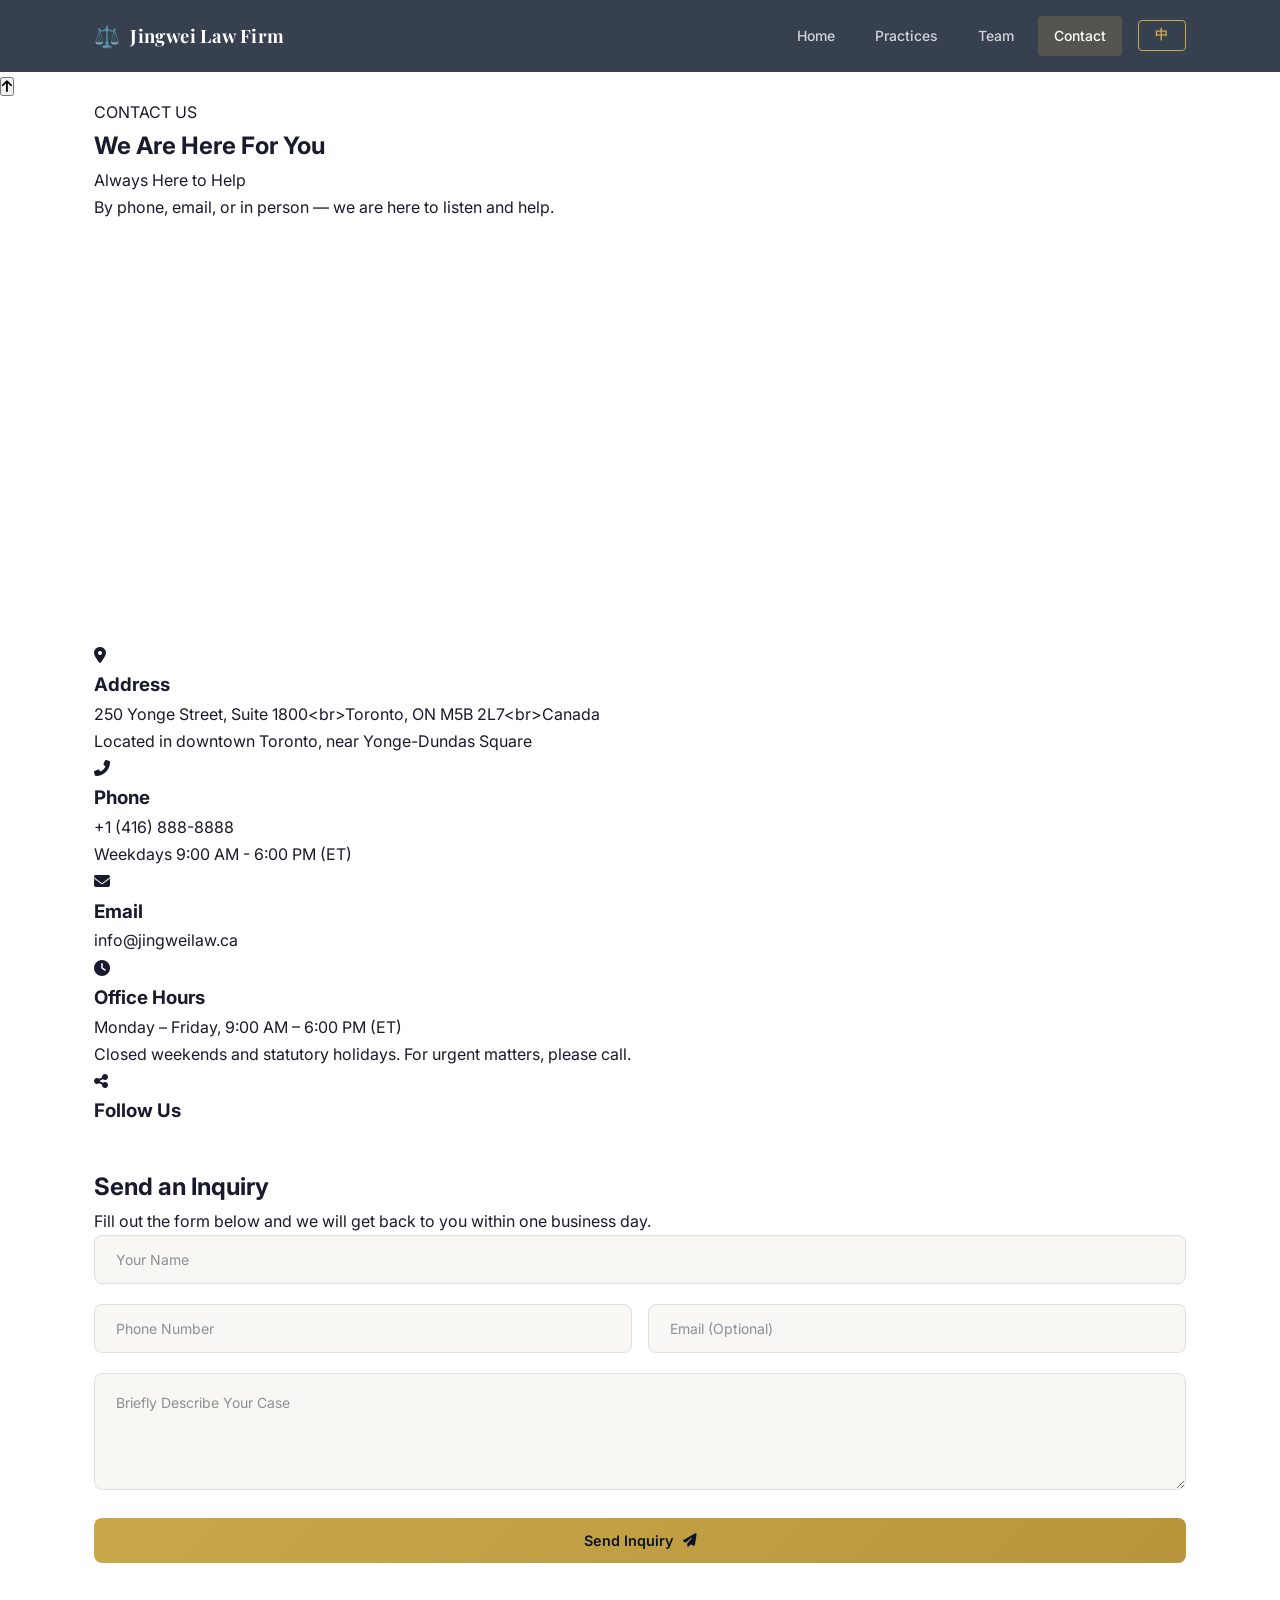
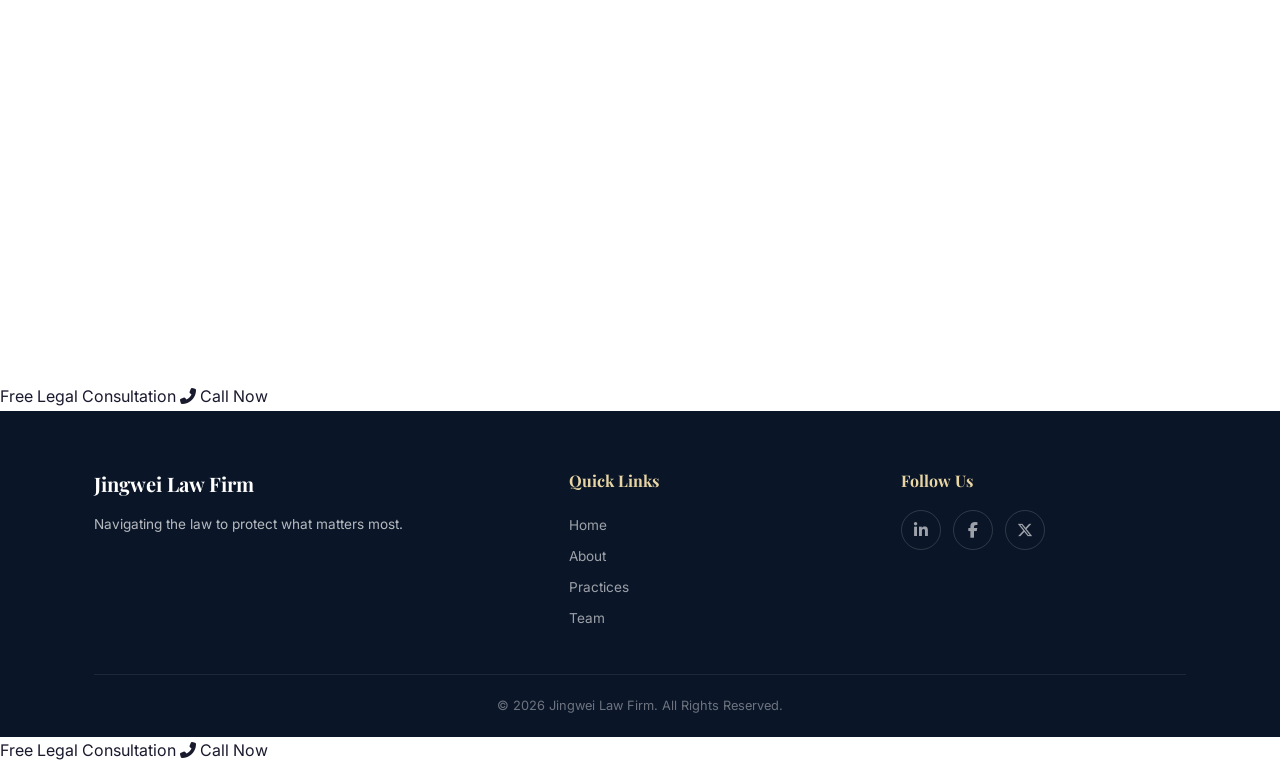
==== commit b0c3d647: "Update contact.html with bilingual hero titles" ====
--- a/contact.html
+++ b/contact.html
@@ -6,7 +6,7 @@
 <title>联系我们 | 经纬律师事务所 Jingwei Law Firm</title>
 <link rel="preconnect" href="https://fonts.googleapis.com">
 <link rel="preconnect" href="https://fonts.gstatic.com" crossorigin>
-<link href="https://fonts.googleapis.com/css2?family=Playfair+Display:ital,wght@0,400;0,600;0,700;1,400&family=Inter:wght@300;400;500;600&display=swap" rel="stylesheet">
+<link href="https://fonts.googleapis.com/css2?family=Playfair+Display:ital,wght@0,400;0,600;0,700;1,400&family=Inter:wght@300;400;500;600&family=Noto+Serif+SC:wght@400;600;700&display=swap" rel="stylesheet">
 <link rel="stylesheet" href="https://cdnjs.cloudflare.com/ajax/libs/font-awesome/6.5.1/css/all.min.css">
 <link rel="stylesheet" href="css/style.css">
 </head>
@@ -36,12 +36,24 @@
   <div class="page-hero__overlay"></div>
   <div class="container">
     <div class="page-hero__content">
-      <div class="page-hero__badge" data-cn="CONTACT US" data-en="CONTACT US">CONTACT US</div>
-      <h1 class="page-hero__title">期待为您服务<small>WE ARE HERE FOR YOU</small></h1>
-      <p class="page-hero__subtitle" data-cn="随时为您服务" data-en="随时为您服务">随时为您服务</p>
-      <p class="page-hero__desc i18n" data-cn="无论是电话、邮件还是到访，我们随时聆听您的需求。By phone, email, or in person — we are here to help." data-en="无论是电话、邮件还是到访，我们随时聆听您的需求。By phone, email, or in person — we are here to help.">无论是电话、邮件还是到访，我们随时聆听您的需求。By phone, email, or in person — we are here to help.</p>
+      <div class="page-hero__badge" data-cn="联系我们" data-en="CONTACT US">CONTACT US</div>
+      <h1 class="page-hero__title"><span data-cn="期待为您服务" data-en="We Are Here For You">We Are Here For You</span></h1>
+      <p class="page-hero__subtitle" data-cn="随时为您服务" data-en="Always Here to Help">Always Here to Help</p>
+      <p class="page-hero__desc i18n" data-cn="无论是电话、邮件还是到访，我们随时聆听您的需求。" data-en="By phone, email, or in person — we are here to listen and help.">By phone, email, or in person — we are here to listen and help.</p>
     </div>
   </div>
+
+    <div class="contact__map">
+      <iframe
+        width="100%"
+        height="300"
+        style="border:0; border-radius: 8px; margin-top: 32px;"
+        loading="lazy"
+        allowfullscreen
+        referrerpolicy="no-referrer-when-downgrade"
+        src="https://maps.google.com/maps?q=250+Yonge+Street+Toronto+ON+M5B+2L7&output=embed">
+      </iframe>
+    </div>
 </section>
 
 <section class="section">
@@ -128,6 +140,18 @@
       </div>
     </div>
   </div>
+
+    <div class="contact__map">
+      <iframe
+        width="100%"
+        height="300"
+        style="border:0; border-radius: 8px; margin-top: 32px;"
+        loading="lazy"
+        allowfullscreen
+        referrerpolicy="no-referrer-when-downgrade"
+        src="https://maps.google.com/maps?q=250+Yonge+Street+Toronto+ON+M5B+2L7&output=embed">
+      </iframe>
+    </div>
 </section>
 <div class="mobile-cta" id="mobileCTA">
   <span class="mobile-cta__text" data-cn="免费法律咨询" data-en="Free Legal Consultation">Free Legal Consultation</span>
--- a/css/style.css
+++ b/css/style.css
@@ -37,8 +37,8 @@
   --radius-md: 8px;
   --radius-lg: 12px;
   --transition: 0.35s cubic-bezier(0.4, 0, 0.2, 1);
-  --font-serif: 'Playfair Display', Georgia, 'Times New Roman', serif;
-  --font-sans: 'Inter', -apple-system, BlinkMacSystemFont, 'Segoe UI', sans-serif;
+  --font-serif: 'Playfair Display', 'Noto Serif SC', 'Source Han Serif SC', Georgia, 'Times New Roman', serif;
+  --font-sans: 'Inter', -apple-system, BlinkMacSystemFont, 'Segoe UI', 'Noto Sans SC', 'PingFang SC', 'Microsoft YaHei', sans-serif;
   --nav-height: 72px;
 }
 
@@ -46,6 +46,23 @@
 /* ==========================================
    LANGUAGE TOGGLE — English default
    ========================================== */
+
+/* Chinese text typography enhancement */
+html[data-lang="zh"] .section__title,
+html[data-lang="zh"] h1, html[data-lang="zh"] h2, html[data-lang="zh"] h3,
+html[data-lang="zh"] .nav__logo,
+html[data-lang="zh"] .hero__title,
+html[data-lang="zh"] .page-hero__title,
+html[data-lang="zh"] .team__card-name {
+  letter-spacing: 0.04em;
+  font-weight: 650;
+}
+
+html[data-lang="zh"] p {
+  letter-spacing: 0.02em;
+  line-height: 1.85;
+}
+
 html {
   scroll-behavior: smooth;
   -webkit-font-smoothing: antialiased;
@@ -57,6 +74,7 @@
   background: var(--white);
   line-height: 1.7;
   overflow-x: hidden;
+  padding-top: var(--nav-height);
 }
 
 img {
@@ -241,8 +259,9 @@
   align-items: center;
   justify-content: center;
   overflow: hidden;
-  padding-top: var(--nav-height);
-}
+}
+
+
 
 .hero__bg {
   position: absolute;
@@ -966,8 +985,9 @@
   align-items: center;
   overflow: hidden;
   background: var(--blue-800);
-  padding-top: var(--nav-height);
-}
+}
+
+
 
 .page-hero__bg {
   position: absolute;
@@ -1351,6 +1371,19 @@
 }
 
 /* Responsive for sub-pages */
+/* Map container */
+.contact__map {
+  margin-top: 32px;
+  border-radius: var(--radius-md);
+  overflow: hidden;
+  box-shadow: var(--shadow-sm);
+}
+
+.contact__map iframe {
+  display: block;
+}
+
+
 @media (max-width: 768px) {
   .page-hero {
     height: 40vh;
